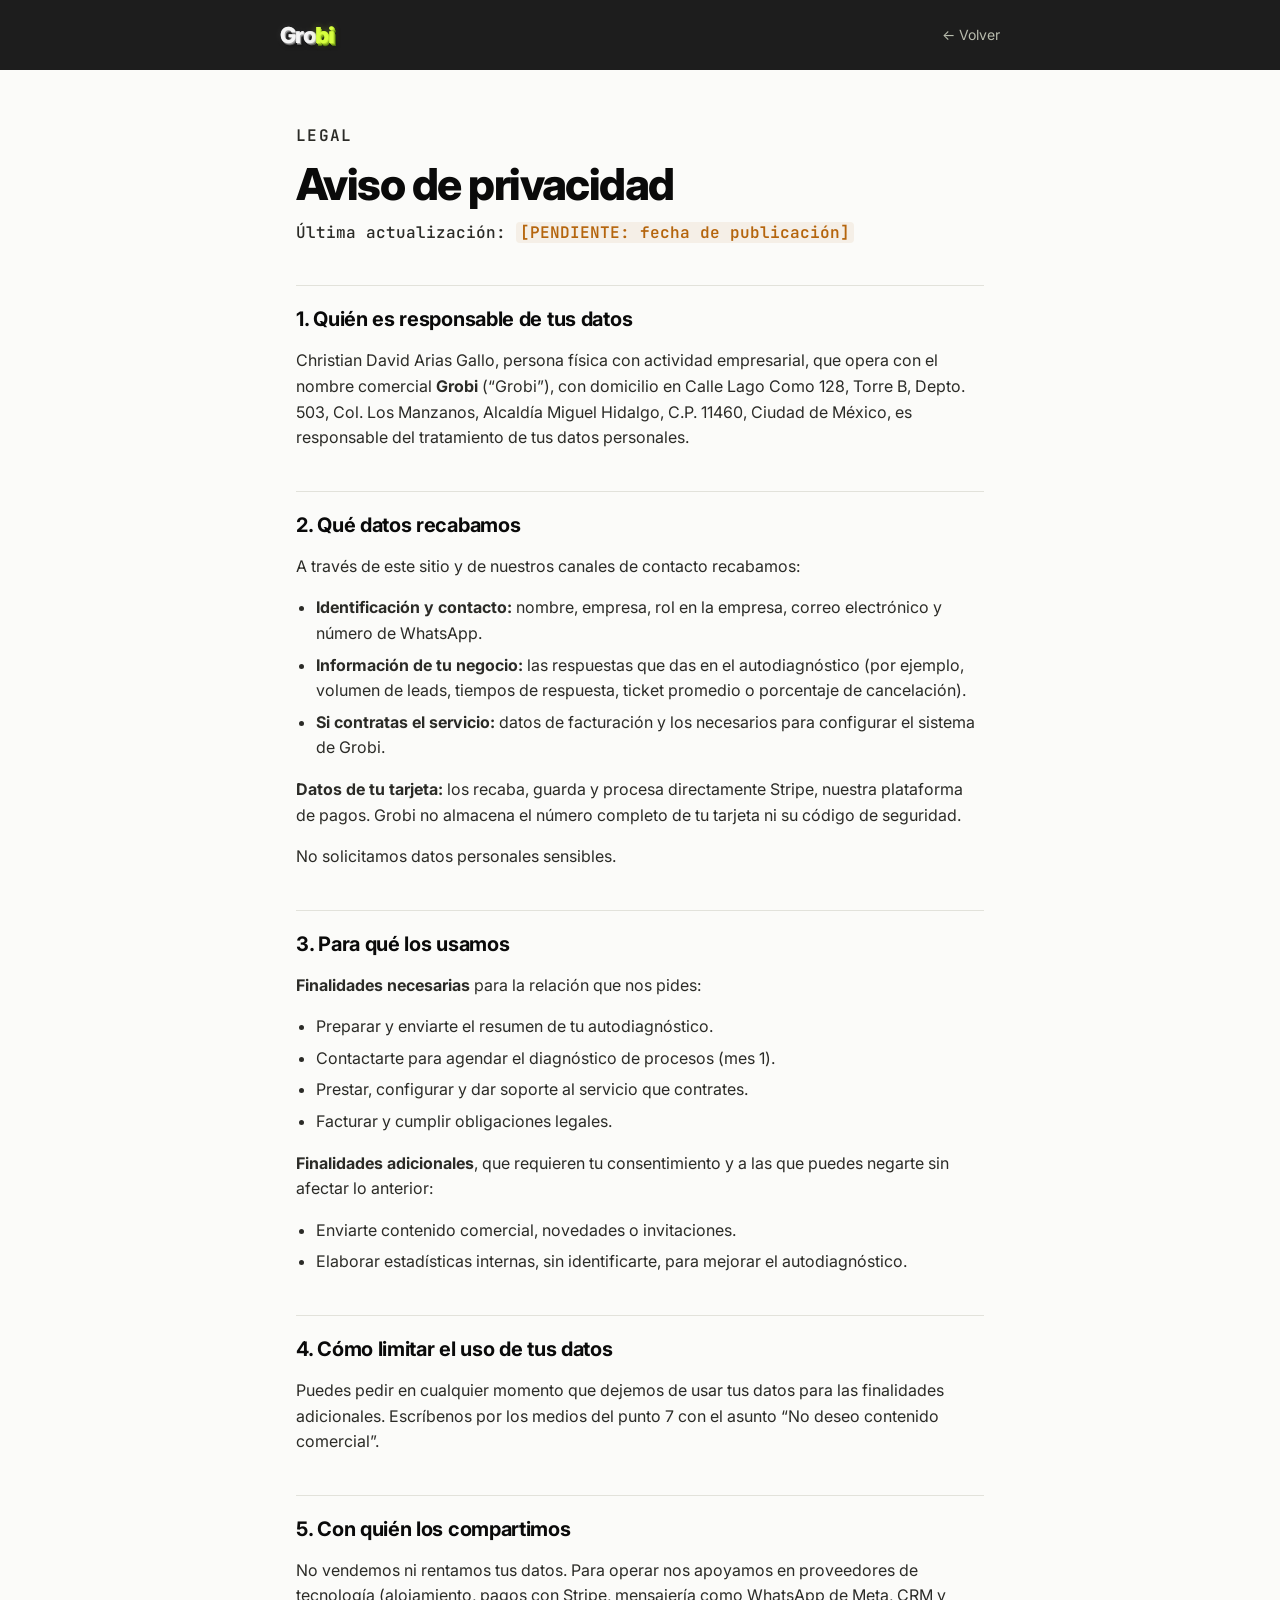
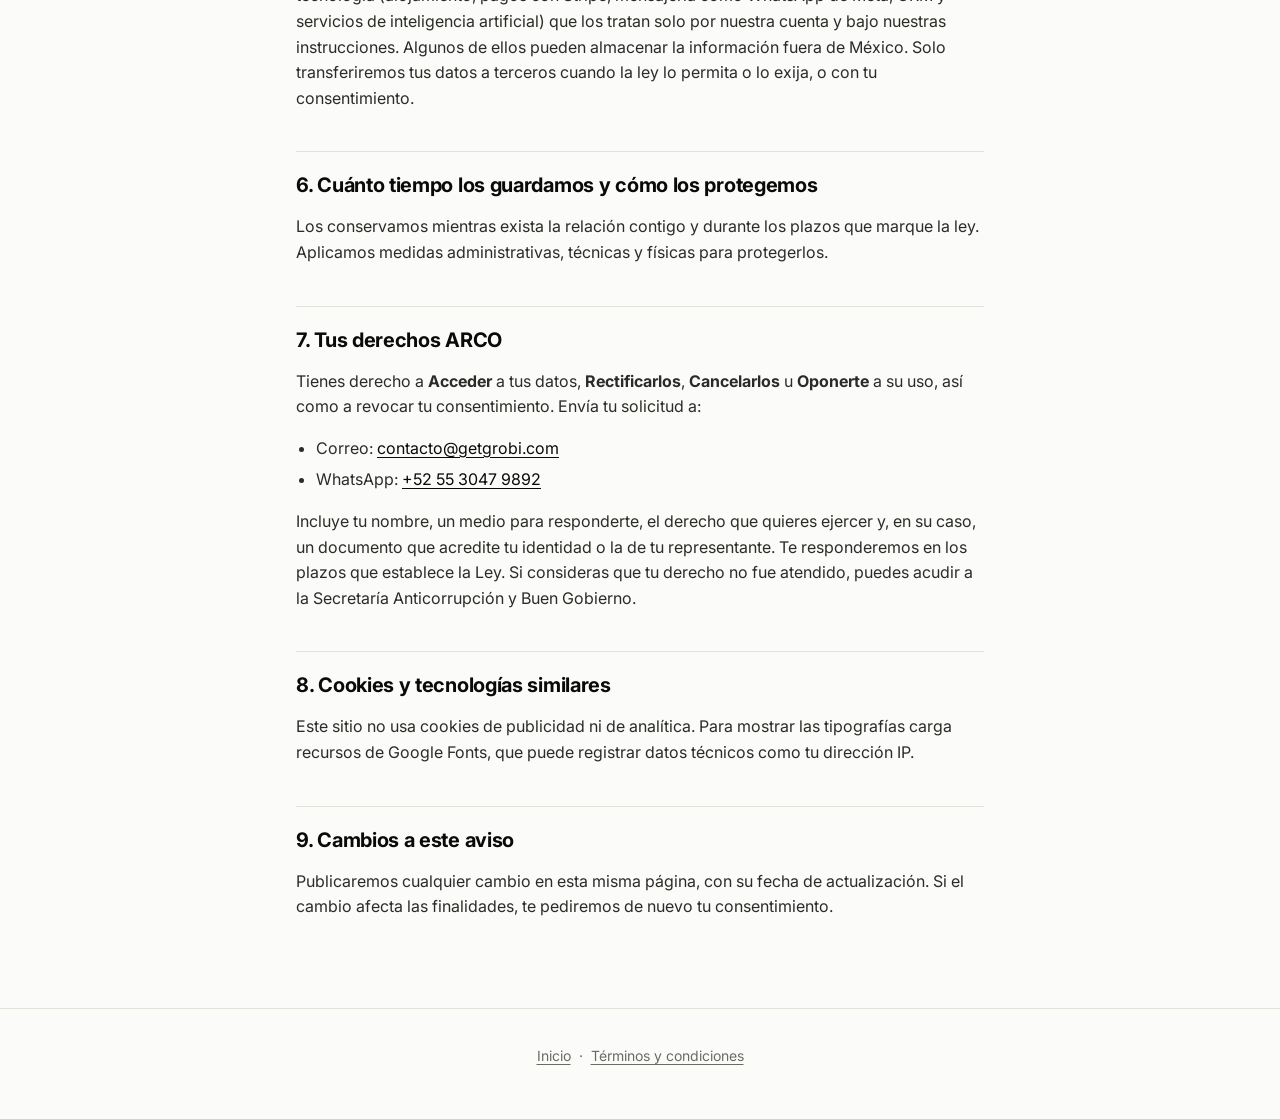
==== privacidad.html @ 3493f86e "Landing Grobi" ====
<!DOCTYPE html>
<html lang="es-MX">
<head>
<meta charset="utf-8">
<meta name="viewport" content="width=device-width, initial-scale=1">
<title>Aviso de privacidad · Grobi</title>
<meta name="robots" content="noindex">
<link rel="preconnect" href="https://fonts.googleapis.com">
<link rel="preconnect" href="https://fonts.gstatic.com" crossorigin>
<link rel="stylesheet" href="https://fonts.googleapis.com/css2?family=Inter:wght@400;600;700;800&family=JetBrains+Mono:wght@500;600&display=swap">
<link rel="stylesheet" href="legal.css">
<link rel="icon" href="img/favicon.svg" type="image/svg+xml">
</head>
<body>
<!--
  DOCUMENTO BASE, NO PUBLICAR TAL CUAL.
  Redactado conforme al artículo 15 de la Ley Federal de Protección de Datos Personales en Posesión
  de los Particulares (DOF 20-03-2025, última reforma 14-11-2025). Antes de publicar:
  1) completar todo lo marcado como [PENDIENTE] y 2) pedir revisión a un abogado.
-->
<header class="lg-nav"><a href="index.html" class="wm-sm" aria-label="Grobi, volver al inicio"><span class="gro">Gro</span><span class="bi">bi</span></a><a class="lg-back" href="index.html">← Volver</a></header>

<main class="lg">
  <p class="lg-eyebrow">Legal</p>
  <h1>Aviso de privacidad</h1>
  <p class="lg-meta">Última actualización: <span class="pend">[PENDIENTE: fecha de publicación]</span></p>

  <h2>1. Quién es responsable de tus datos</h2>
  <p>Christian David Arias Gallo, persona física con actividad empresarial, que opera con el nombre comercial <b>Grobi</b> (“Grobi”), con domicilio en Calle Lago Como 128, Torre B, Depto. 503, Col. Los Manzanos, Alcaldía Miguel Hidalgo, C.P. 11460, Ciudad de México, es responsable del tratamiento de tus datos personales.</p>

  <h2>2. Qué datos recabamos</h2>
  <p>A través de este sitio y de nuestros canales de contacto recabamos:</p>
  <ul>
    <li><b>Identificación y contacto:</b> nombre, empresa, rol en la empresa, correo electrónico y número de WhatsApp.</li>
    <li><b>Información de tu negocio:</b> las respuestas que das en el autodiagnóstico (por ejemplo, volumen de leads, tiempos de respuesta, ticket promedio o porcentaje de cancelación).</li>
    <li><b>Si contratas el servicio:</b> datos de facturación y los necesarios para configurar el sistema de Grobi.</li>
  </ul>
  <p><b>Datos de tu tarjeta:</b> los recaba, guarda y procesa directamente Stripe, nuestra plataforma de pagos. Grobi no almacena el número completo de tu tarjeta ni su código de seguridad.</p>
  <p>No solicitamos datos personales sensibles.</p>

  <h2>3. Para qué los usamos</h2>
  <p><b>Finalidades necesarias</b> para la relación que nos pides:</p>
  <ul>
    <li>Preparar y enviarte el resumen de tu autodiagnóstico.</li>
    <li>Contactarte para agendar el diagnóstico de procesos (mes 1).</li>
    <li>Prestar, configurar y dar soporte al servicio que contrates.</li>
    <li>Facturar y cumplir obligaciones legales.</li>
  </ul>
  <p><b>Finalidades adicionales</b>, que requieren tu consentimiento y a las que puedes negarte sin afectar lo anterior:</p>
  <ul>
    <li>Enviarte contenido comercial, novedades o invitaciones.</li>
    <li>Elaborar estadísticas internas, sin identificarte, para mejorar el autodiagnóstico.</li>
  </ul>

  <h2>4. Cómo limitar el uso de tus datos</h2>
  <p>Puedes pedir en cualquier momento que dejemos de usar tus datos para las finalidades adicionales. Escríbenos por los medios del punto 7 con el asunto “No deseo contenido comercial”.</p>

  <h2>5. Con quién los compartimos</h2>
  <p>No vendemos ni rentamos tus datos. Para operar nos apoyamos en proveedores de tecnología (alojamiento, pagos con Stripe, mensajería como WhatsApp de Meta, CRM y servicios de inteligencia artificial) que los tratan solo por nuestra cuenta y bajo nuestras instrucciones. Algunos de ellos pueden almacenar la información fuera de México. Solo transferiremos tus datos a terceros cuando la ley lo permita o lo exija, o con tu consentimiento.</p>

  <h2>6. Cuánto tiempo los guardamos y cómo los protegemos</h2>
  <p>Los conservamos mientras exista la relación contigo y durante los plazos que marque la ley. Aplicamos medidas administrativas, técnicas y físicas para protegerlos.</p>

  <h2>7. Tus derechos ARCO</h2>
  <p>Tienes derecho a <b>Acceder</b> a tus datos, <b>Rectificarlos</b>, <b>Cancelarlos</b> u <b>Oponerte</b> a su uso, así como a revocar tu consentimiento. Envía tu solicitud a:</p>
  <ul>
    <li>Correo: <a href="mailto:contacto@getgrobi.com">contacto@getgrobi.com</a></li>
    <li>WhatsApp: <a href="https://wa.me/525530479892">+52 55 3047 9892</a></li>
  </ul>
  <p>Incluye tu nombre, un medio para responderte, el derecho que quieres ejercer y, en su caso, un documento que acredite tu identidad o la de tu representante. Te responderemos en los plazos que establece la Ley. Si consideras que tu derecho no fue atendido, puedes acudir a la Secretaría Anticorrupción y Buen Gobierno.</p>

  <h2>8. Cookies y tecnologías similares</h2>
  <p>Este sitio no usa cookies de publicidad ni de analítica. Para mostrar las tipografías carga recursos de Google Fonts, que puede registrar datos técnicos como tu dirección IP.</p>

  <h2>9. Cambios a este aviso</h2>
  <p>Publicaremos cualquier cambio en esta misma página, con su fecha de actualización. Si el cambio afecta las finalidades, te pediremos de nuevo tu consentimiento.</p>
</main>

<footer class="lg-foot"><a href="index.html">Inicio</a> · <a href="terminos.html">Términos y condiciones</a></footer>
</body>
</html>
---- legal.css ----
/* Páginas legales de Grobi: mismos tokens que index.html (tokens.json) */
:root{--bg:#fbfbf9; --panel:#ffffff; --ink:#0a0a0a; --muted:#6b6b64; --border:#e2e2db; --accent:#d7ff3f; --accent-text:#5f6e00; --signal:#3d5afe; --warning:#b5650d}
*{box-sizing:border-box}
html{-webkit-text-size-adjust:100%}
body{margin:0; background:var(--bg); color:var(--ink); font:400 16px/1.6 'Inter',-apple-system,BlinkMacSystemFont,system-ui,sans-serif}
a{color:var(--ink); text-underline-offset:3px}
a:focus-visible{outline:3px solid var(--signal); outline-offset:3px; border-radius:6px}

.lg-nav{position:sticky; top:0; z-index:10; display:flex; align-items:center; justify-content:space-between; gap:16px; padding:12px max(16px, calc(50% - 360px)); background:rgba(10,10,10,.92); backdrop-filter:blur(10px); -webkit-backdrop-filter:blur(10px)}
.lg-back{color:#b9bdae; font-size:14px; text-decoration:none; padding:12px 0}
.lg-back:hover{color:#fbfbf9}
.wm-sm{font-family:'Inter',sans-serif; font-weight:800; letter-spacing:-0.04em; line-height:1; font-size:22px; text-decoration:none; white-space:nowrap}
.wm-sm .gro{color:#f5f5f5; text-shadow:.0155em .02em 0 #c2c2c2,.031em .04em 0 #a0a0a0,.046em .06em 0 #7e7e7e,.0615em .08em 0 #5c5c5c,.077em .1em 0 #3a3a3a,.0925em .12em 0 #181818,.1075em .154em .2155em rgba(0,0,0,.55),0 0 .354em rgba(255,255,255,.1)}
.wm-sm .bi{color:#d7ff3f; text-shadow:.0155em .02em 0 #c4ec34,.031em .04em 0 #aed52c,.046em .06em 0 #97bd24,.0615em .08em 0 #80a51d,.077em .1em 0 #698d16,.0925em .12em 0 #527510,.1075em .154em .2155em rgba(0,0,0,.55),0 0 .354em rgba(215,255,63,.4)}

.lg{max-width:720px; margin:0 auto; padding:56px 16px 72px}
.lg-eyebrow{font:600 12px/1.3 'JetBrains Mono',monospace; letter-spacing:.08em; text-transform:uppercase; color:var(--accent-text); margin:0 0 14px}
.lg h1{font-size:clamp(32px,6vw,44px); line-height:1.05; letter-spacing:-.035em; font-weight:800; margin:0}
.lg-meta{font:500 13px/1.5 'JetBrains Mono',monospace; color:var(--muted); margin:14px 0 8px}
.lg h2{font-size:20px; line-height:1.3; letter-spacing:-.015em; font-weight:700; margin:40px 0 10px; padding-top:20px; border-top:1px solid var(--border)}
.lg p,.lg li{color:#2b2b27; font-size:16px}
.lg ul{padding-left:20px; margin:8px 0 12px}
.lg li{margin:6px 0}
.pend{color:var(--warning); font-weight:600; background:rgba(181,101,13,.08); border-radius:4px; padding:0 4px}

.lg-foot{border-top:1px solid var(--border); padding:24px 16px 40px; text-align:center; font-size:14px; color:var(--muted)}
.lg-foot a{color:var(--muted); display:inline-block; padding:12px 4px}

/* Modo oscuro automático (tokens.json) */
@media (prefers-color-scheme:dark){
  :root{color-scheme:dark; --bg:#0a0a0a; --panel:#161616; --ink:#f5f5f5; --muted:#9a9a94; --border:#2c2c2c; --accent-text:#d7ff3f; --warning:#e08a2e}
  .lg p,.lg li{color:#d9d9d4}
}
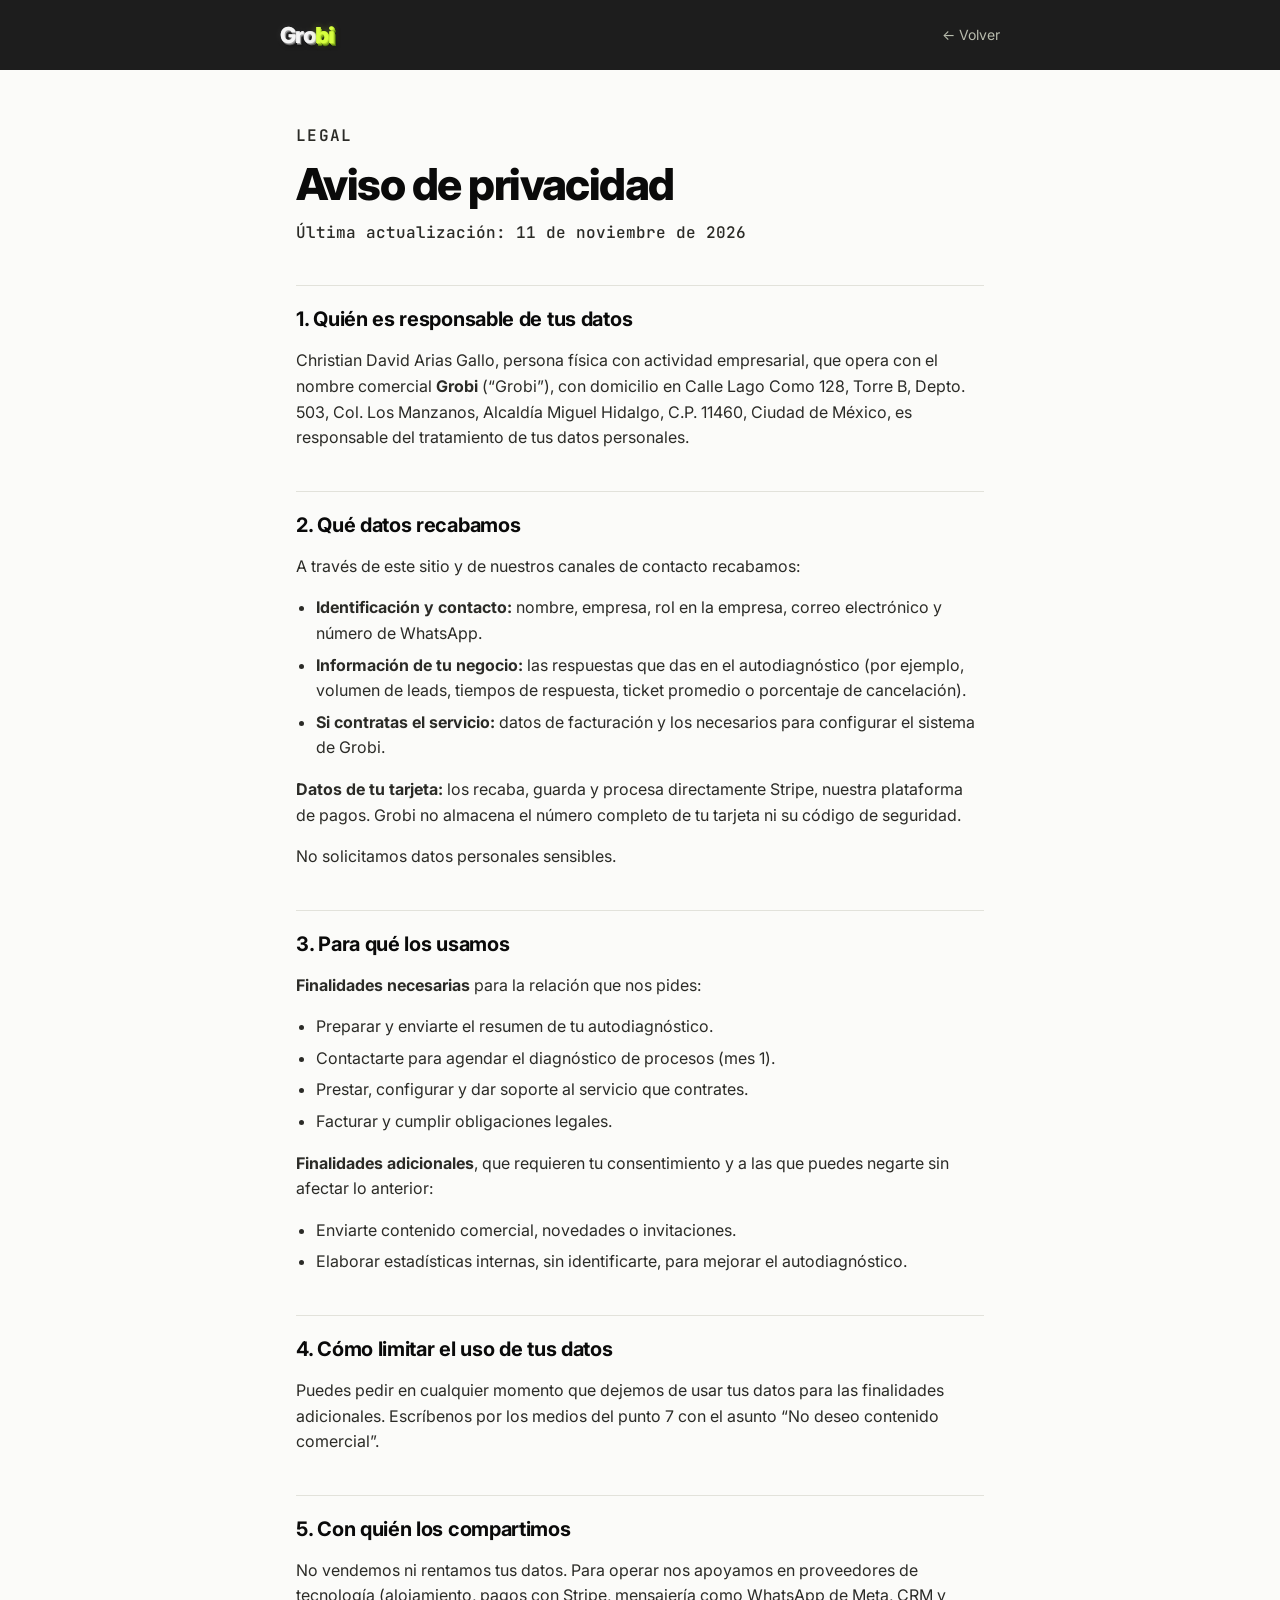
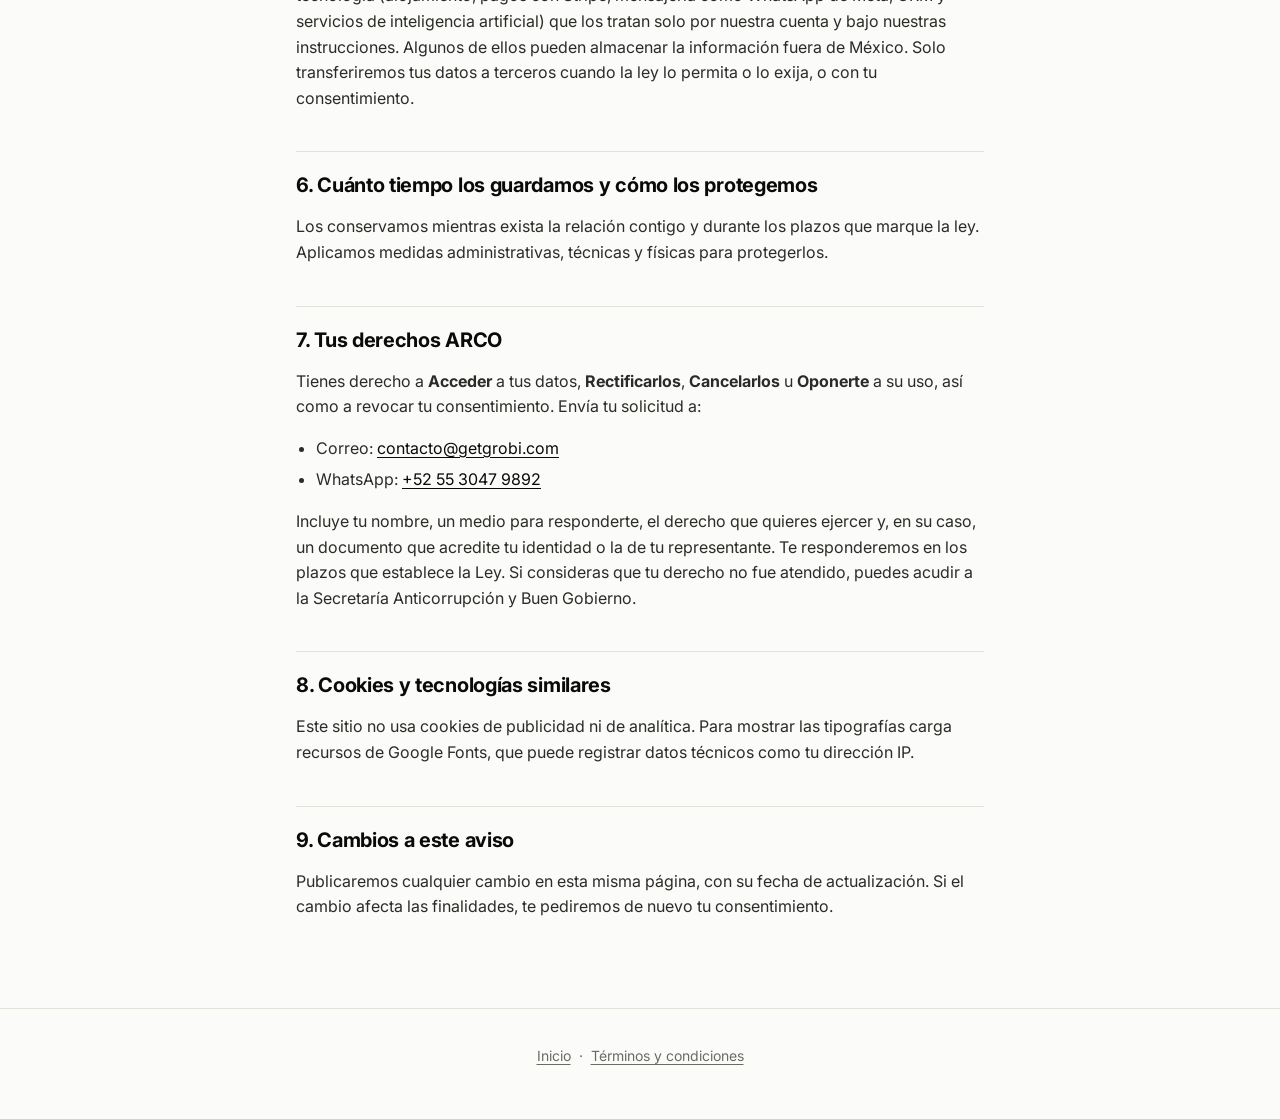
==== commit 26dde0d2: "Fecha en documentos legales" ====
--- a/privacidad.html
+++ b/privacidad.html
@@ -13,17 +13,16 @@
 </head>
 <body>
 <!--
-  DOCUMENTO BASE, NO PUBLICAR TAL CUAL.
   Redactado conforme al artículo 15 de la Ley Federal de Protección de Datos Personales en Posesión
-  de los Particulares (DOF 20-03-2025, última reforma 14-11-2025). Antes de publicar:
-  1) completar todo lo marcado como [PENDIENTE] y 2) pedir revisión a un abogado.
+  de los Particulares (DOF 20-03-2025, última reforma 14-11-2025). Publicado el 11-11-2026;
+  pendiente revisión de un abogado.
 -->
 <header class="lg-nav"><a href="index.html" class="wm-sm" aria-label="Grobi, volver al inicio"><span class="gro">Gro</span><span class="bi">bi</span></a><a class="lg-back" href="index.html">← Volver</a></header>
 
 <main class="lg">
   <p class="lg-eyebrow">Legal</p>
   <h1>Aviso de privacidad</h1>
-  <p class="lg-meta">Última actualización: <span class="pend">[PENDIENTE: fecha de publicación]</span></p>
+  <p class="lg-meta">Última actualización: 11 de noviembre de 2026</p>
 
   <h2>1. Quién es responsable de tus datos</h2>
   <p>Christian David Arias Gallo, persona física con actividad empresarial, que opera con el nombre comercial <b>Grobi</b> (“Grobi”), con domicilio en Calle Lago Como 128, Torre B, Depto. 503, Col. Los Manzanos, Alcaldía Miguel Hidalgo, C.P. 11460, Ciudad de México, es responsable del tratamiento de tus datos personales.</p>
